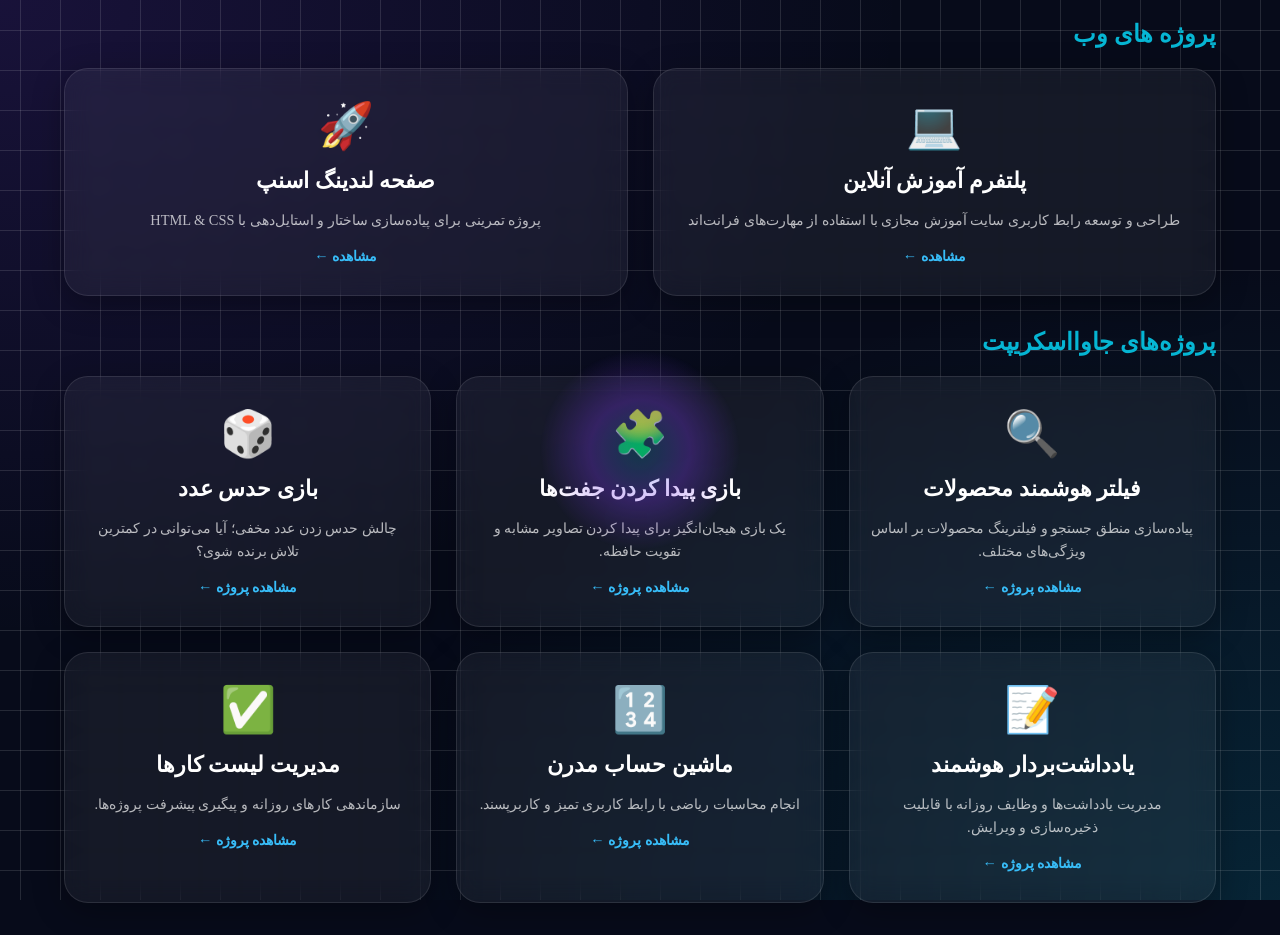
==== Page2.html @ 86a9af2e "Add files via upload" ====
<!doctype html>
<html lang="fa" dir="rtl">
  <head>
    <meta charset="UTF-8" />
    <meta name="viewport" content="width=device-width, initial-scale=1.0" />
    <title>Projects</title>
    <style>
      :root {
        --bg: #070b1a;
        --bg-soft: #0d1327;
        --card: rgba(255, 255, 255, 0.075);
        --card-strong: rgba(255, 255, 255, 0.11);
        --text: #f8fafc;
        --muted: #a8b3cf;
        --primary: #7c3aed;
        --primary-2: #06b6d4;

        --border: rgba(255, 255, 255, 0.12);
        --shadow: 0 24px 80px rgba(0, 0, 0, 0.35);
        --radius: 24px;
      }

      @font-face {
        font-family: "Vazir";
        src: url(./assets/fonts/ttf/Vazirmatn-Medium.ttf);
      }

      body {
        background-color: var(--bg);

        background-image:
          linear-gradient(90deg, var(--border) 1px, transparent 1px),
          linear-gradient(var(--border) 1px, transparent 1px),
          radial-gradient(
            at 0% 0%,
            rgba(124, 58, 237, 0.15) 0px,
            transparent 50%
          ),
          radial-gradient(
            at 100% 100%,
            rgba(6, 182, 212, 0.15) 0px,
            transparent 50%
          );

          background-size:
          40px 100%,
          100% 40px,
          100% 100%,
          100% 100%
          ;

          background-attachment: fixed;
          background-position: center center;
          margin: 0;
      }

      .projects-container {
        display: grid;
        grid-template-columns: repeat(auto-fit, minmax(280px, 1fr));

        gap: 25px; 
        margin: 0 auto; 
        z-index: 2; 
      }

      
      .project-card {
        text-decoration: none;
        color: inherit;
        display: block;
        padding: 30px 20px;
        border-radius: 24px;
        background: rgba(255, 255, 255, 0.05);
        backdrop-filter: blur(12px);
        border: 1px solid rgba(255, 255, 255, 0.1);
        box-shadow: 0 8px 32px 0 rgba(0, 0, 0, 0.3);
        transition: all 0.4s cubic-bezier(0.175, 0.885, 0.32, 1.275);
        text-align: center;
      }

      .icon {
        font-size: 45px;
        margin-bottom: 15px;
      }

      .card-content h3 {
        margin: 0;
        font-size: 1.4rem;
        color: #fff;
      }

      .card-content p {
        font-size: 0.9rem;
        color: rgba(255, 255, 255, 0.7);
        line-height: 1.6;
        margin: 15px 0;
      }

      .btn-text {
        font-weight: bold;
        color: #38bdf8;
        font-size: 0.9rem;
      }

      .project-card:hover {
        transform: translateY(-10px);
        background: rgba(255, 255, 255, 0.1);
        border: 1px solid rgba(255, 255, 255, 0.2);
        box-shadow: 0 15px 45px rgba(0, 0, 0, 0.5);
      }

      .project-card:active {
        transform: scale(0.96);
      }

      .container--WebProjects,
      .container--JsProjects {
        width: 90%;
        margin: 0 auto 2rem;
      }

      .container--WebProjects h1,
      .container--JsProjects h1 {
        color: var(--primary-2);
      }

      /* ------------------ */

      .mouse-glow {
        position: fixed;
        top: 0;
        left: 0;
        width: 100%;
        height: 100%;
        background: radial-gradient(
          100px circle at var(--x, 50%) var(--y, 50%),
          rgba(6, 182, 212, 0.2),
          rgba(124, 58, 237, 0.3),
          transparent 100%
        );
        pointer-events: none;
        z-index: 0;
        transition: background 0.1s ease;
      }
    </style>
  </head>
  <body>
    <section class="container--WebProjects">
      <h1>پروژه های وب</h1>

      <div class="projects-container">
        
        <a
          href="https://amirafsharmma-dot.github.io/learning_Site/"
          target="_blank"
          class="project-card">
          <div class="card-content">
            <div class="icon">💻</div>
            <h3>پلتفرم آموزش آنلاین</h3>
            <p>
              طراحی و توسعه رابط کاربری سایت آموزش مجازی با استفاده از مهارت‌های
              فرانت‌اند
            </p>
            <span class="btn-text">مشاهده ←</span>
          </div>
        </a>

        
        <a
          href="https://amirafsharmma-dot.github.io/snapp-landing-page"
          target="_blank"
          class="project-card">
          <div class="card-content">
            <div class="icon">🚀</div>
            <h3>صفحه لندینگ اسنپ</h3>

            <p>
              پروژه تمرینی برای پیاده‌سازی ساختار و استایل‌دهی با HTML & CSS
            </p>
            <span class="btn-text">مشاهده ←</span>
          </div>
        </a>
      </div>
    </section>

    <section class="container--JsProjects">
      <h1 class="section-title">پروژه‌های جاوااسکریپت</h1>

      <div class="projects-container">
        <!-- کارت اول: فیلتر محصولات (E-commerce/Logic) -->
        <a
          href="./assets/ProjectsFile/product filter.html"
          target="_blank"
          class="project-card">
          <div class="card-content">
            <div class="icon">🔍</div>
            <h3 class="project-title">فیلتر هوشمند محصولات</h3>
            <p class="project-description">
              پیاده‌سازی منطق جستجو و فیلترینگ محصولات بر اساس ویژگی‌های مختلف.
            </p>
            <span class="btn-text">مشاهده پروژه ←</span>
          </div>
        </a>

        <!-- کارت دوم: بازی پیدا کردن جفت‌ها (Memory Game) -->
        <a
          href="./assets/ProjectsFile/GameCart.html"
          target="_blank"
          class="project-card">
          <div class="card-content">
            <div class="icon">🧩</div>
            <h3 class="project-title">بازی پیدا کردن جفت‌ها</h3>
            <p class="project-description">
              یک بازی هیجان‌انگیز برای پیدا کردن تصاویر مشابه و تقویت حافظه.
            </p>
            <span class="btn-text">مشاهده پروژه ←</span>
          </div>
        </a>

        <!-- کارت سوم: بازی حدس عدد (Number Guessing Game) -->
        <a
          href="./assets/ProjectsFile/HowNumber.html"
          target="_blank"
          class="project-card">
          <div class="card-content">
            <div class="icon">🎲</div>
            <h3 class="project-title">بازی حدس عدد</h3>
            <p class="project-description">
              چالش حدس زدن عدد مخفی؛ آیا می‌توانی در کمترین تلاش برنده شوی؟
            </p>
            <span class="btn-text">مشاهده پروژه ←</span>
          </div>
        </a>

        <!-- کارت چهارم: اپلیکیشن یادداشت (NoteApp) -->
        <a
          href="./assets/ProjectsFile/NoteApp.html"
          target="_blank"
          class="project-card">
          <div class="card-content">
            <div class="icon">📝</div>
            <h3 class="project-title">یادداشت‌بردار هوشمند</h3>
            <p class="project-description">
              مدیریت یادداشت‌ها و وظایف روزانه با قابلیت ذخیره‌سازی و ویرایش.
            </p>
            <span class="btn-text">مشاهده پروژه ←</span>
          </div>
        </a>

        <!-- کارت پنجم: ماشین حساب (Calculator) -->
        <a
          href="./assets/ProjectsFile/calcul.html"
          target="_blank"
          class="project-card">
          <div class="card-content">
            <div class="icon">🔢</div>
            <h3 class="project-title">ماشین حساب مدرن</h3>
            <p class="project-description">
              انجام محاسبات ریاضی با رابط کاربری تمیز و کاربرپسند.
            </p>
            <span class="btn-text">مشاهده پروژه ←</span>
          </div>
        </a>

        <!-- کارت ششم: لیست کارها (To-Do List) -->
        <a
          href="./assets/ProjectsFile/TDlist2.html"
          target="_blank"
          class="project-card">
          <div class="card-content">
            <div class="icon">✅</div>
            <h3 class="project-title">مدیریت لیست کارها</h3>
            <p class="project-description">
              سازماندهی کارهای روزانه و پیگیری پیشرفت پروژه‌ها.
            </p>
            <span class="btn-text">مشاهده پروژه ←</span>
          </div>
        </a>
      </div>
    </section>

    <div class="mouse-glow"></div>

    <script>
      const glow = document.querySelector(".mouse-glow");

      window.addEventListener("mousemove", (e) => {
        // گرفتن موقعیت موس
        const x = e.clientX;
        const y = e.clientY;

        // فرستادن موقعیت موس به CSS از طریق Variableها
        glow.style.setProperty("--x", x + "px");
        glow.style.setProperty("--y", y + "px");
      });
    </script>
  </body>
</html>
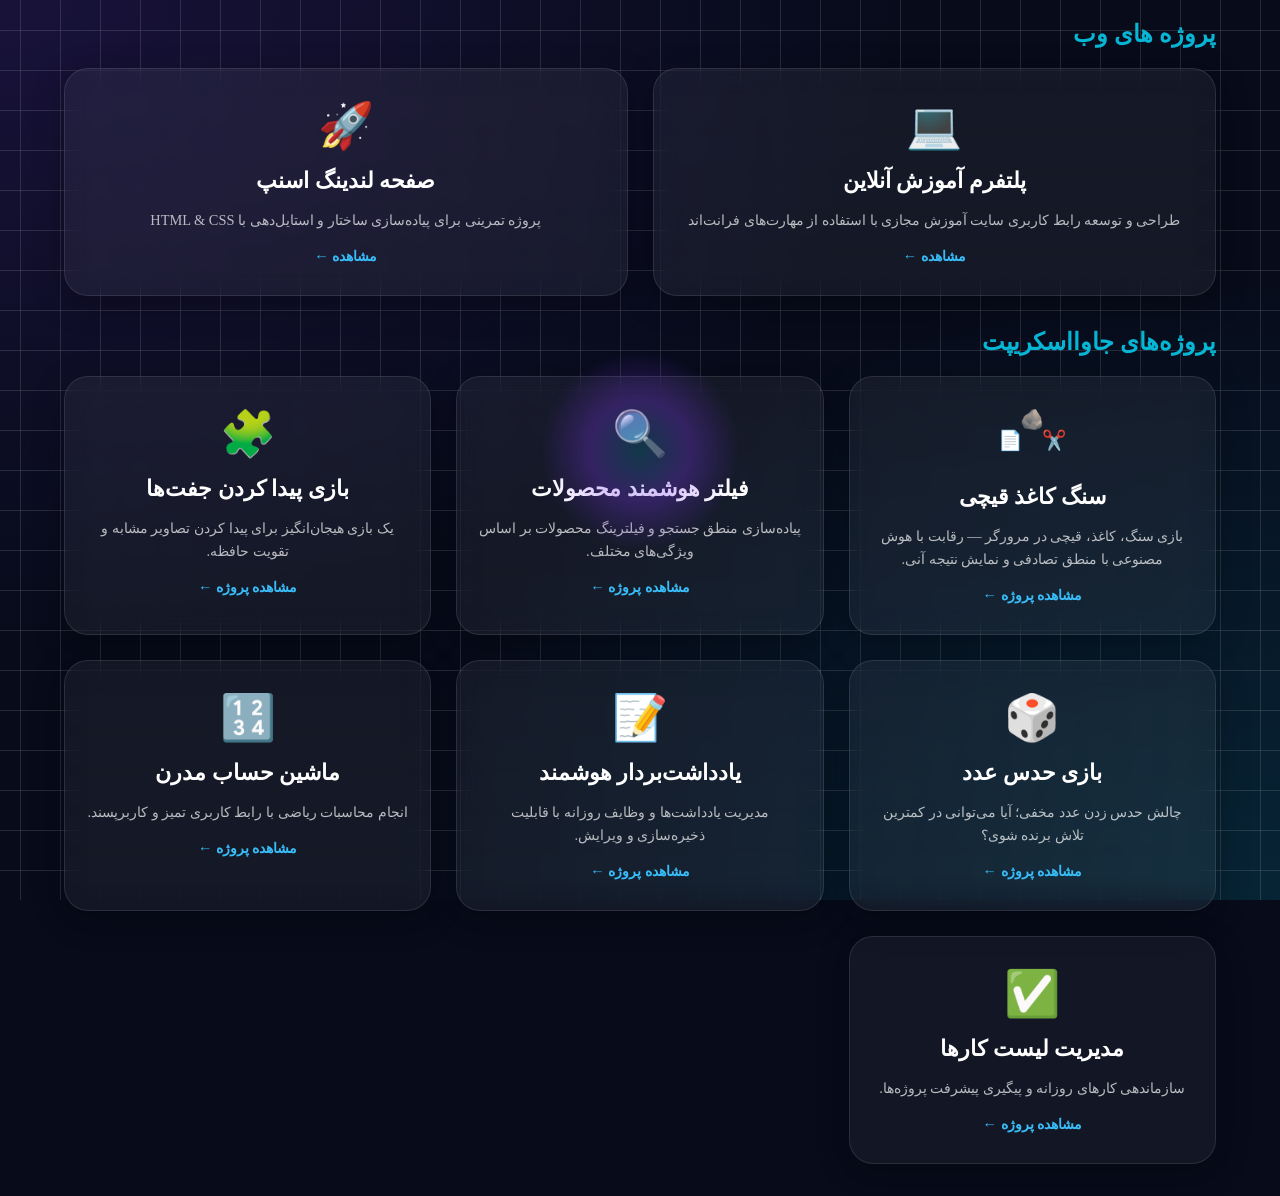
==== commit a3487d6d: "Update Page2.html" ====
--- a/Page2.html
+++ b/Page2.html
@@ -187,6 +187,38 @@
       <h1 class="section-title">پروژه‌های جاوااسکریپت</h1>
 
       <div class="projects-container">
+
+        <a
+          href="./assets/ProjectsFile/Newgame-game.html"
+          target="_blank"
+          class="project-card">
+          <div class="card-content">
+            <div class="icon">
+              <svg
+                viewBox="0 0 900 400"
+                xmlns="http://www.w3.org/2000/svg"
+                width="80"
+                height="50">
+                <text x="450" y="130" font-size="220" text-anchor="middle">
+                  🪨
+                </text>
+                <text x="200" y="370" font-size="220" text-anchor="middle">
+                  📄
+                </text>
+                <text x="700" y="370" font-size="220" text-anchor="middle">
+                  ✂️
+                </text>
+              </svg>
+            </div>
+            <h3 class="project-title">سنگ کاغذ قیچی</h3>
+            <p class="project-description">
+              بازی سنگ، کاغذ، قیچی در مرورگر — رقابت با هوش مصنوعی با منطق
+              تصادفی و نمایش نتیجه آنی.
+            </p>
+            <span class="btn-text">مشاهده پروژه ←</span>
+          </div>
+        </a>
+        
         <!-- کارت اول: فیلتر محصولات (E-commerce/Logic) -->
         <a
           href="./assets/ProjectsFile/product filter.html"
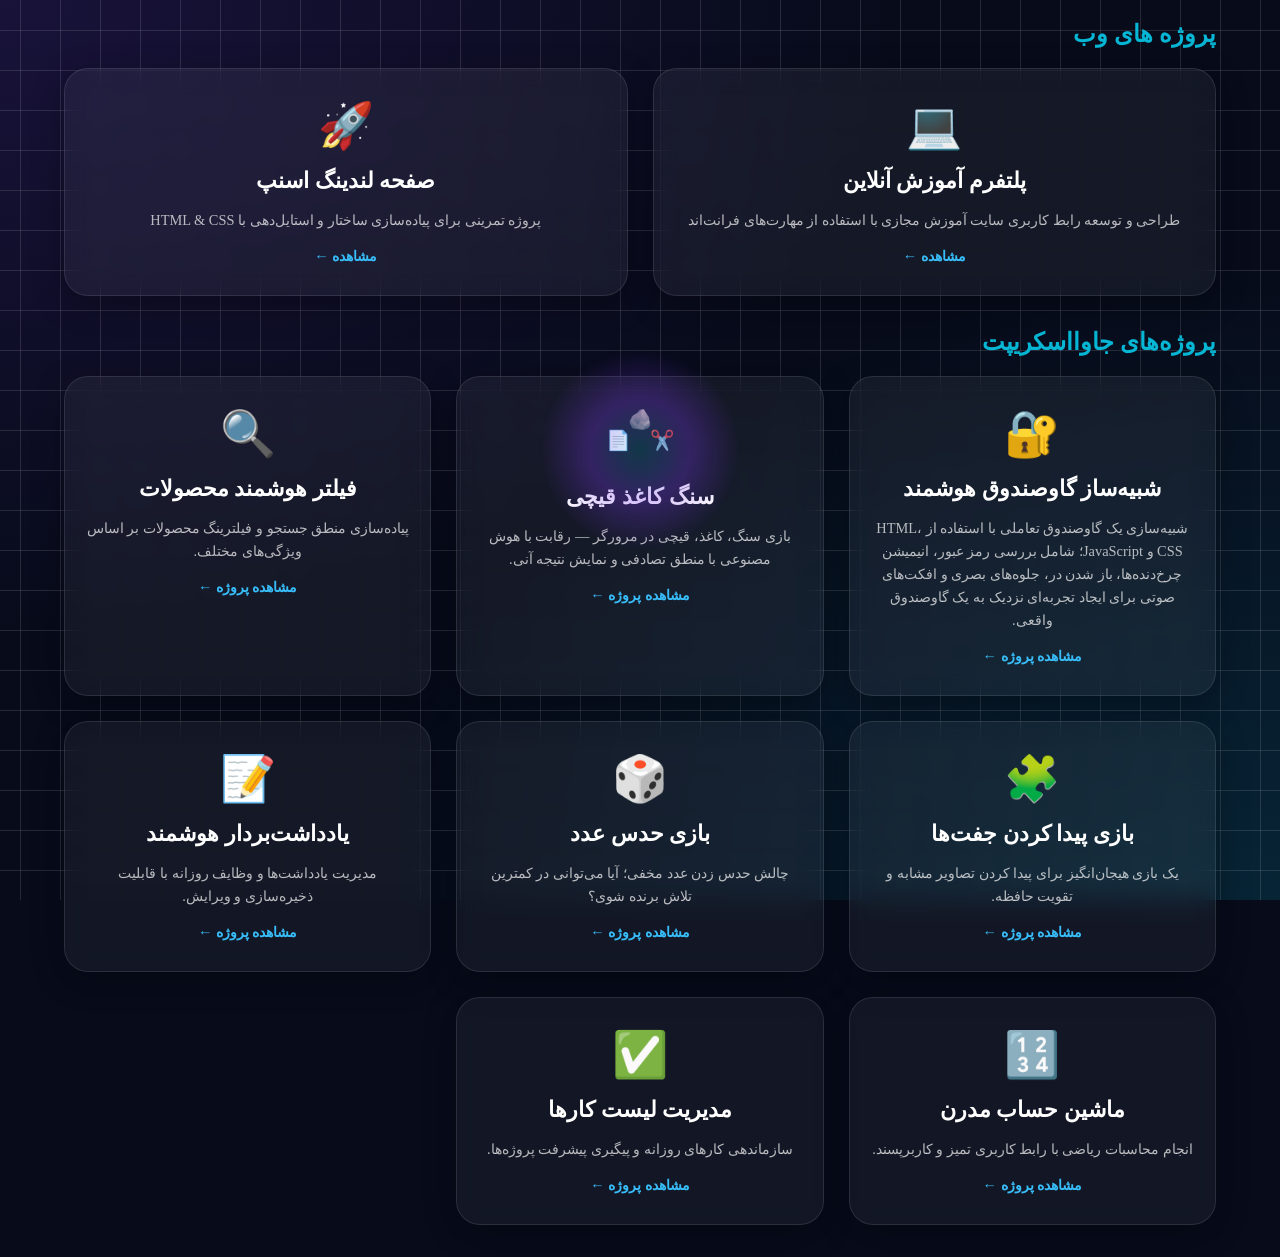
==== commit b105e722: "Update Page2.html" ====
--- a/Page2.html
+++ b/Page2.html
@@ -187,6 +187,23 @@
       <h1 class="section-title">پروژه‌های جاوااسکریپت</h1>
 
       <div class="projects-container">
+
+        <a
+          href="./assets/ProjectsFile/safeBox.html"
+          target="_blank"
+          class="project-card">
+          <div class="card-content">
+            <div class="icon">🔐</div>
+            <h3 class="project-title">شبیه‌ساز گاوصندوق هوشمند</h3>
+            <p class="project-description">
+              شبیه‌سازی یک گاوصندوق تعاملی با استفاده از HTML، CSS و JavaScript؛
+              شامل بررسی رمز عبور، انیمیشن چرخ‌دنده‌ها، باز شدن در، جلوه‌های
+              بصری و افکت‌های صوتی برای ایجاد تجربه‌ای نزدیک به یک گاوصندوق
+              واقعی.
+            </p>
+            <span class="btn-text">مشاهده پروژه ←</span>
+          </div>
+        </a>
 
         <a
           href="./assets/ProjectsFile/Newgame-game.html"
